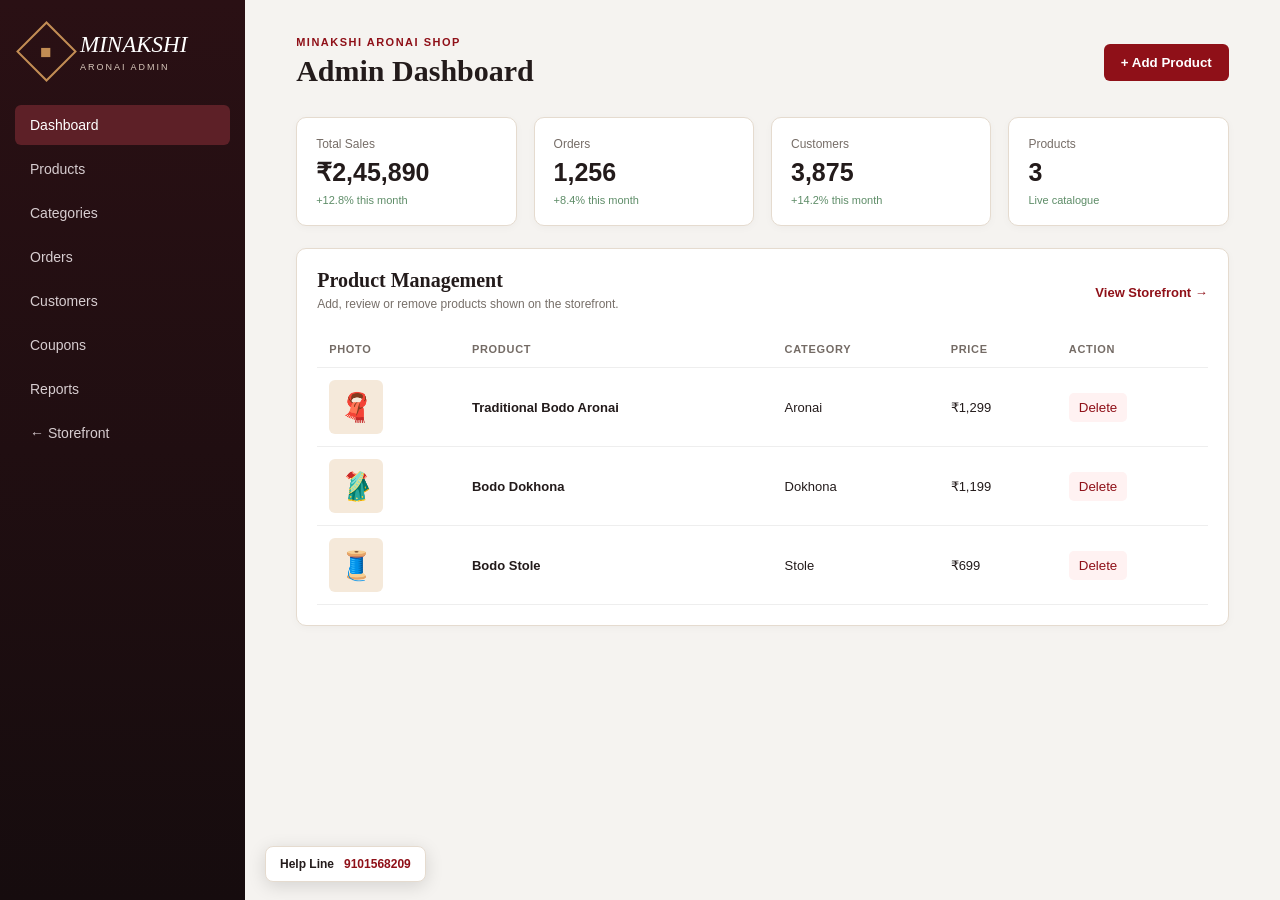
==== admin.html @ e71f644f "Add files via upload" ====
<!doctype html><html lang="en"><head><meta charset="utf-8"><meta name="viewport" content="width=device-width,initial-scale=1"><title>Minakshi Aronai Shop — Admin</title><link rel="stylesheet" href="admin.css"></head><body>
<aside><div class="admin-brand"><span class="aronai-mark">◆</span><h2>MINAKSHI<small>ARONAI ADMIN</small></h2></div><a class="active">Dashboard</a><a href="#products">Products</a><a href="#">Categories</a><a href="#">Orders</a><a href="#">Customers</a><a href="#">Coupons</a><a href="#">Reports</a><a href="index.html">← Storefront</a></aside>
<main><header><div><span class="eyebrow">MINAKSHI ARONAI SHOP</span><h1>Admin Dashboard</h1></div><button onclick="openForm()">+ Add Product</button></header><section class="stats"><div><small>Total Sales</small><b>₹2,45,890</b><span>+12.8% this month</span></div><div><small>Orders</small><b>1,256</b><span>+8.4% this month</span></div><div><small>Customers</small><b>3,875</b><span>+14.2% this month</span></div><div><small>Products</small><b id="pc">0</b><span>Live catalogue</span></div></section><section class="panel" id="products"><div class="panel-head"><div><h2>Product Management</h2><p>Add, review or remove products shown on the storefront.</p></div><a href="index.html">View Storefront →</a></div><table><thead><tr><th>Photo</th><th>Product</th><th>Category</th><th>Price</th><th>Action</th></tr></thead><tbody id="table"></tbody></table></section></main>
<div class="help"><b>Help Line</b><a href="tel:9101568209">9101568209</a></div>
<div class="modal" id="modal"><div class="box"><div class="modal-head"><h2>Add Product</h2><button onclick="closeForm()">×</button></div><input id="name" placeholder="Product name"><select id="category"><option>Aronai</option><option>Dokhona</option><option>Stole</option><option>Dress Material</option><option>Accessories</option><option>New Arrivals</option></select><input id="price" type="number" placeholder="Price"><input id="old" type="number" placeholder="Old price"><label>Product photo</label><input id="photo" type="file" accept="image/*" onchange="preview(event)"><img id="preview"><div><button onclick="saveProduct()">Save Product</button><button class="cancel" onclick="closeForm()">Cancel</button></div></div></div><script src="admin.js"></script></body></html>
---- admin.css ----
:root{--maroon:#8f1018;--dark:#250f13;--cream:#f7f0e5;--line:#e5dbcf;--ink:#231b1b}*{box-sizing:border-box}body{margin:0;font-family:Arial,sans-serif;background:#f5f3f0;color:var(--ink);display:flex}aside{width:245px;min-height:100vh;background:linear-gradient(180deg,#2a1014,#160c0e);color:#fff;padding:25px 15px;position:sticky;top:0}.admin-brand{display:flex;align-items:center;gap:12px;padding:5px 10px 28px}.admin-brand h2{font:italic 23px Georgia;margin:0;color:#fff}.admin-brand h2 small{display:block;font:9px Arial;letter-spacing:2px;color:#d9c9bd;margin-top:4px}.aronai-mark{width:43px;height:43px;border:2px solid #c28d54;display:grid;place-items:center;transform:rotate(45deg);color:#c28d54}.admin-brand .aronai-mark{font-size:17px}aside a{display:block;padding:12px 15px;color:#d7cdd0;text-decoration:none;border-radius:6px;margin:4px 0;font-size:14px}aside a:hover,aside a.active{background:#5d2027;color:#fff}main{flex:1;padding:32px 4%}header{display:flex;justify-content:space-between;align-items:center;margin-bottom:25px}.eyebrow{font-size:11px;color:var(--maroon);font-weight:800;letter-spacing:1.5px}h1{font:700 30px Georgia;margin:4px 0}header button,.box>div>button:first-child{background:var(--maroon);color:#fff;border:0;padding:11px 17px;border-radius:6px;cursor:pointer;font-weight:700}.stats{display:grid;grid-template-columns:repeat(4,1fr);gap:17px;margin-bottom:22px}.stats div{background:#fff;border:1px solid var(--line);border-radius:10px;padding:19px;box-shadow:0 2px 8px #00000008}.stats small,.stats b,.stats span{display:block}.stats small{color:#766d67;font-size:12px}.stats b{font-size:25px;margin:7px 0}.stats span{font-size:11px;color:#5d8c67}.panel{background:#fff;border:1px solid var(--line);border-radius:10px;padding:20px;box-shadow:0 2px 8px #00000008;overflow:auto}.panel-head{display:flex;justify-content:space-between;align-items:center;margin-bottom:15px}.panel-head h2{font:700 20px Georgia;margin:0}.panel-head p{margin:5px 0;color:#776f69;font-size:12px}.panel-head a{color:var(--maroon);font-weight:700;text-decoration:none;font-size:13px}table{width:100%;border-collapse:collapse;min-width:680px}th,td{padding:12px;text-align:left;border-bottom:1px solid #eee;font-size:13px}th{font-size:11px;text-transform:uppercase;letter-spacing:.7px;color:#746b65}.product-thumb{width:54px;height:54px;border-radius:6px;object-fit:cover;background:#f5e9da}.del{border:0;background:#fff2f2;color:var(--maroon);cursor:pointer;padding:7px 10px;border-radius:5px}.help{position:fixed;bottom:18px;left:265px;background:#fff;border:1px solid var(--line);padding:10px 14px;border-radius:8px;box-shadow:0 4px 18px #0002;font-size:12px;display:flex;gap:10px}.help a{color:var(--maroon);font-weight:800;text-decoration:none}.modal{display:none;position:fixed;inset:0;background:#0008;align-items:center;justify-content:center;z-index:20}.modal.show{display:flex}.box{width:min(440px,92vw);background:#fff;padding:24px;border-radius:11px;box-shadow:0 15px 50px #0005}.modal-head{display:flex;align-items:center;justify-content:space-between}.modal-head h2{font:700 21px Georgia;margin:0}.modal-head button{border:0;background:none;font-size:28px;cursor:pointer}.box input,.box select{display:block;width:100%;padding:11px;margin:10px 0;border:1px solid #ddd;border-radius:6px;background:#fff}.box label{font-size:12px;font-weight:700}.box img{display:block;width:100%;height:145px;object-fit:contain;background:#fafafa;margin:10px 0}.cancel{background:#777!important;margin-left:8px!important}
@media(max-width:900px){aside{width:74px;padding:18px 8px}.admin-brand h2{display:none}.admin-brand{justify-content:center;padding-bottom:20px}.admin-brand .aronai-mark{width:38px;height:38px}aside a{font-size:0;text-align:center;padding:13px 5px}main{padding:25px 3%}.stats{grid-template-columns:repeat(2,1fr)}.help{left:90px}}
@media(max-width:520px){header{align-items:flex-start;gap:10px}header button{padding:9px 11px}.stats{grid-template-columns:1fr}.panel-head{align-items:flex-start;gap:12px;flex-direction:column}.help{left:80px;right:12px;justify-content:space-between}}
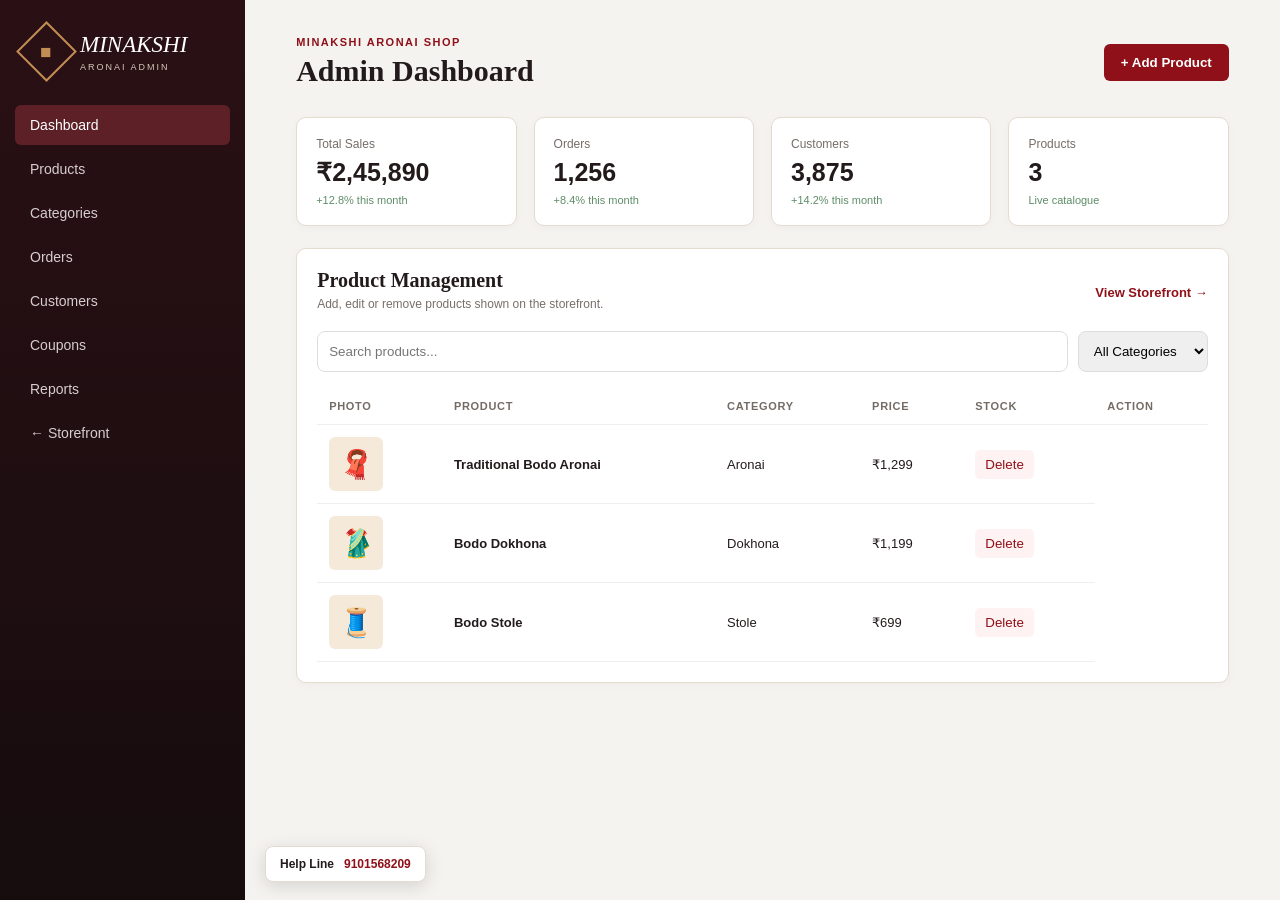
==== commit d29cfc84: "Improve product admin panel with edit, stock and product details" ====
--- a/admin.html
+++ b/admin.html
@@ -1,5 +1,74 @@
-<!doctype html><html lang="en"><head><meta charset="utf-8"><meta name="viewport" content="width=device-width,initial-scale=1"><title>Minakshi Aronai Shop — Admin</title><link rel="stylesheet" href="admin.css"></head><body>
-<aside><div class="admin-brand"><span class="aronai-mark">◆</span><h2>MINAKSHI<small>ARONAI ADMIN</small></h2></div><a class="active">Dashboard</a><a href="#products">Products</a><a href="#">Categories</a><a href="#">Orders</a><a href="#">Customers</a><a href="#">Coupons</a><a href="#">Reports</a><a href="index.html">← Storefront</a></aside>
-<main><header><div><span class="eyebrow">MINAKSHI ARONAI SHOP</span><h1>Admin Dashboard</h1></div><button onclick="openForm()">+ Add Product</button></header><section class="stats"><div><small>Total Sales</small><b>₹2,45,890</b><span>+12.8% this month</span></div><div><small>Orders</small><b>1,256</b><span>+8.4% this month</span></div><div><small>Customers</small><b>3,875</b><span>+14.2% this month</span></div><div><small>Products</small><b id="pc">0</b><span>Live catalogue</span></div></section><section class="panel" id="products"><div class="panel-head"><div><h2>Product Management</h2><p>Add, review or remove products shown on the storefront.</p></div><a href="index.html">View Storefront →</a></div><table><thead><tr><th>Photo</th><th>Product</th><th>Category</th><th>Price</th><th>Action</th></tr></thead><tbody id="table"></tbody></table></section></main>
+<!doctype html>
+<html lang="en">
+<head>
+<meta charset="utf-8">
+<meta name="viewport" content="width=device-width,initial-scale=1">
+<title>Minakshi Aronai Shop — Admin</title>
+<link rel="stylesheet" href="admin.css">
+</head>
+<body>
+<aside>
+  <div class="admin-brand"><span class="aronai-mark">◆</span><h2>MINAKSHI<small>ARONAI ADMIN</small></h2></div>
+  <a class="active" href="#">Dashboard</a>
+  <a href="#products">Products</a>
+  <a href="#products">Categories</a>
+  <a href="#products">Orders</a>
+  <a href="#products">Customers</a>
+  <a href="#products">Coupons</a>
+  <a href="#products">Reports</a>
+  <a href="index.html">← Storefront</a>
+</aside>
+
+<main>
+  <header>
+    <div><span class="eyebrow">MINAKSHI ARONAI SHOP</span><h1>Admin Dashboard</h1></div>
+    <button onclick="openForm()">+ Add Product</button>
+  </header>
+
+  <section class="stats">
+    <div><small>Total Sales</small><b>₹2,45,890</b><span>+12.8% this month</span></div>
+    <div><small>Orders</small><b>1,256</b><span>+8.4% this month</span></div>
+    <div><small>Customers</small><b>3,875</b><span>+14.2% this month</span></div>
+    <div><small>Products</small><b id="pc">0</b><span>Live catalogue</span></div>
+  </section>
+
+  <section class="panel" id="products">
+    <div class="panel-head">
+      <div><h2>Product Management</h2><p>Add, edit or remove products shown on the storefront.</p></div>
+      <a href="index.html">View Storefront →</a>
+    </div>
+    <div style="display:flex;gap:10px;margin:0 0 16px;flex-wrap:wrap">
+      <input id="adminSearch" placeholder="Search products..." oninput="render()" style="flex:1;min-width:220px;padding:11px;border:1px solid #ddd;border-radius:8px">
+      <select id="adminCategory" onchange="render()" style="padding:11px;border:1px solid #ddd;border-radius:8px">
+        <option value="">All Categories</option><option>Aronai</option><option>Dokhona</option><option>Stole</option><option>Dress Material</option><option>Accessories</option><option>New Arrivals</option>
+      </select>
+    </div>
+    <div style="overflow:auto">
+      <table>
+        <thead><tr><th>Photo</th><th>Product</th><th>Category</th><th>Price</th><th>Stock</th><th>Action</th></tr></thead>
+        <tbody id="table"></tbody>
+      </table>
+    </div>
+  </section>
+</main>
+
 <div class="help"><b>Help Line</b><a href="tel:9101568209">9101568209</a></div>
-<div class="modal" id="modal"><div class="box"><div class="modal-head"><h2>Add Product</h2><button onclick="closeForm()">×</button></div><input id="name" placeholder="Product name"><select id="category"><option>Aronai</option><option>Dokhona</option><option>Stole</option><option>Dress Material</option><option>Accessories</option><option>New Arrivals</option></select><input id="price" type="number" placeholder="Price"><input id="old" type="number" placeholder="Old price"><label>Product photo</label><input id="photo" type="file" accept="image/*" onchange="preview(event)"><img id="preview"><div><button onclick="saveProduct()">Save Product</button><button class="cancel" onclick="closeForm()">Cancel</button></div></div></div><script src="admin.js"></script></body></html>
+
+<div class="modal" id="modal">
+  <div class="box">
+    <div class="modal-head"><h2 id="modalTitle">Add Product</h2><button onclick="closeForm()">×</button></div>
+    <input id="name" placeholder="Product name">
+    <select id="category"><option>Aronai</option><option>Dokhona</option><option>Stole</option><option>Dress Material</option><option>Accessories</option><option>New Arrivals</option></select>
+    <input id="price" type="number" min="0" placeholder="Price">
+    <input id="old" type="number" min="0" placeholder="Old price">
+    <input id="stock" type="number" min="0" placeholder="Stock quantity">
+    <textarea id="description" rows="3" placeholder="Short product description"></textarea>
+    <label>Product photo</label>
+    <input id="photo" type="file" accept="image/*" onchange="preview(event)">
+    <img id="preview" alt="Product preview">
+    <div><button onclick="saveProduct()">Save Product</button><button class="cancel" onclick="closeForm()">Cancel</button></div>
+  </div>
+</div>
+<script src="admin.js"></script>
+</body>
+</html>
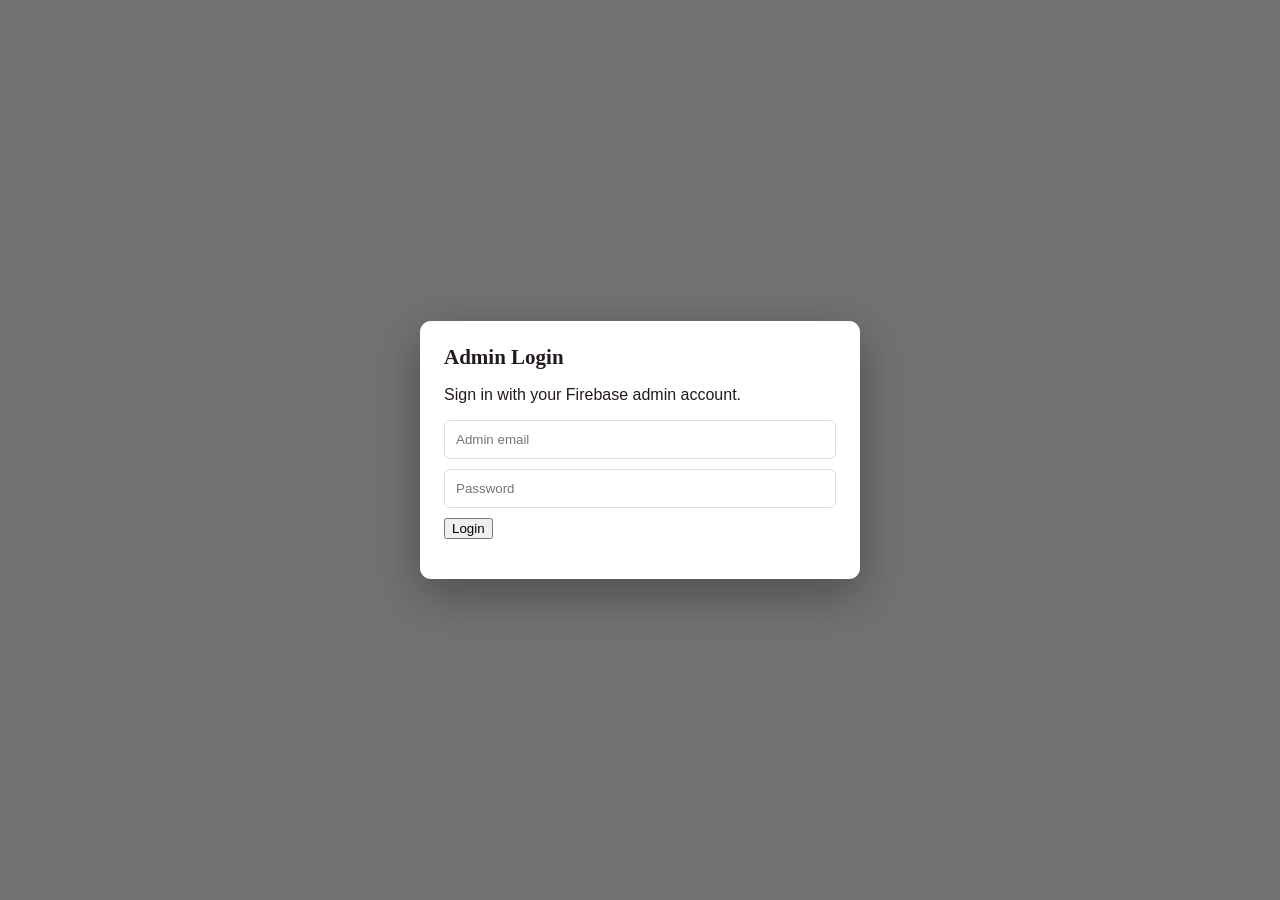
==== commit 9b1af9fd: "Add mobile Firebase admin product manager" ====
--- a/admin.html
+++ b/admin.html
@@ -1,74 +1,6 @@
-<!doctype html>
-<html lang="en">
-<head>
-<meta charset="utf-8">
-<meta name="viewport" content="width=device-width,initial-scale=1">
-<title>Minakshi Aronai Shop — Admin</title>
-<link rel="stylesheet" href="admin.css">
-</head>
-<body>
-<aside>
-  <div class="admin-brand"><span class="aronai-mark">◆</span><h2>MINAKSHI<small>ARONAI ADMIN</small></h2></div>
-  <a class="active" href="#">Dashboard</a>
-  <a href="#products">Products</a>
-  <a href="#products">Categories</a>
-  <a href="#products">Orders</a>
-  <a href="#products">Customers</a>
-  <a href="#products">Coupons</a>
-  <a href="#products">Reports</a>
-  <a href="index.html">← Storefront</a>
-</aside>
-
-<main>
-  <header>
-    <div><span class="eyebrow">MINAKSHI ARONAI SHOP</span><h1>Admin Dashboard</h1></div>
-    <button onclick="openForm()">+ Add Product</button>
-  </header>
-
-  <section class="stats">
-    <div><small>Total Sales</small><b>₹2,45,890</b><span>+12.8% this month</span></div>
-    <div><small>Orders</small><b>1,256</b><span>+8.4% this month</span></div>
-    <div><small>Customers</small><b>3,875</b><span>+14.2% this month</span></div>
-    <div><small>Products</small><b id="pc">0</b><span>Live catalogue</span></div>
-  </section>
-
-  <section class="panel" id="products">
-    <div class="panel-head">
-      <div><h2>Product Management</h2><p>Add, edit or remove products shown on the storefront.</p></div>
-      <a href="index.html">View Storefront →</a>
-    </div>
-    <div style="display:flex;gap:10px;margin:0 0 16px;flex-wrap:wrap">
-      <input id="adminSearch" placeholder="Search products..." oninput="render()" style="flex:1;min-width:220px;padding:11px;border:1px solid #ddd;border-radius:8px">
-      <select id="adminCategory" onchange="render()" style="padding:11px;border:1px solid #ddd;border-radius:8px">
-        <option value="">All Categories</option><option>Aronai</option><option>Dokhona</option><option>Stole</option><option>Dress Material</option><option>Accessories</option><option>New Arrivals</option>
-      </select>
-    </div>
-    <div style="overflow:auto">
-      <table>
-        <thead><tr><th>Photo</th><th>Product</th><th>Category</th><th>Price</th><th>Stock</th><th>Action</th></tr></thead>
-        <tbody id="table"></tbody>
-      </table>
-    </div>
-  </section>
-</main>
-
-<div class="help"><b>Help Line</b><a href="tel:9101568209">9101568209</a></div>
-
-<div class="modal" id="modal">
-  <div class="box">
-    <div class="modal-head"><h2 id="modalTitle">Add Product</h2><button onclick="closeForm()">×</button></div>
-    <input id="name" placeholder="Product name">
-    <select id="category"><option>Aronai</option><option>Dokhona</option><option>Stole</option><option>Dress Material</option><option>Accessories</option><option>New Arrivals</option></select>
-    <input id="price" type="number" min="0" placeholder="Price">
-    <input id="old" type="number" min="0" placeholder="Old price">
-    <input id="stock" type="number" min="0" placeholder="Stock quantity">
-    <textarea id="description" rows="3" placeholder="Short product description"></textarea>
-    <label>Product photo</label>
-    <input id="photo" type="file" accept="image/*" onchange="preview(event)">
-    <img id="preview" alt="Product preview">
-    <div><button onclick="saveProduct()">Save Product</button><button class="cancel" onclick="closeForm()">Cancel</button></div>
-  </div>
-</div>
-<script src="admin.js"></script>
-</body>
-</html>
+<!doctype html><html lang="en"><head><meta charset="utf-8"><meta name="viewport" content="width=device-width,initial-scale=1"><meta name="theme-color" content="#8f1018"><title>Minakshi Aronai Shop — Admin</title><link rel="stylesheet" href="admin.css"></head><body>
+<div id="login" class="modal show"><div class="box login-box"><div class="modal-head"><h2>Admin Login</h2></div><p>Sign in with your Firebase admin account.</p><input id="email" type="email" placeholder="Admin email" autocomplete="username"><input id="password" type="password" placeholder="Password" autocomplete="current-password"><button onclick="login()">Login</button><p id="loginError" class="error"></p></div></div>
+<div id="dashboard" style="display:none"><aside><div class="admin-brand"><span class="aronai-mark">◆</span><h2>MINAKSHI<small>ARONAI ADMIN</small></h2></div><a class="active" href="#top">Dashboard</a><a href="#products">Products</a><a href="#orders">Orders</a><a href="index.html">← Storefront</a><a href="#" onclick="logout()">Logout</a></aside><main id="top"><header><div><span class="eyebrow">MINAKSHI ARONAI SHOP</span><h1>Admin Dashboard</h1></div><button onclick="openForm()">+ Add Product</button></header><section class="stats"><div><small>Products</small><b id="pc">0</b><span>Live catalogue</span></div><div><small>Orders</small><b id="oc">0</b><span>Saved in Firebase</span></div><div><small>Store</small><b>Online</b><span>Firebase powered</span></div></section>
+<section class="panel" id="products"><div class="panel-head"><div><h2>Product Management</h2><p>Add, edit, price, discount and offer products from your phone.</p></div><a href="index.html">View Storefront →</a></div><div class="mobile-tip">Tip: On mobile, tap <b>Edit</b> to change any product without a computer.</div><table><thead><tr><th>Photo</th><th>Product</th><th>Category</th><th>Price</th><th>Discount</th><th>Action</th></tr></thead><tbody id="table"></tbody></table></section>
+<section class="panel" id="orders"><div class="panel-head"><div><h2>Recent Orders</h2><p>Customer and payment status.</p></div></div><table><thead><tr><th>Order</th><th>Customer</th><th>Total</th><th>Payment</th><th>Status</th></tr></thead><tbody id="ordersTable"></tbody></table></section></main></div>
+<div class="modal" id="modal"><div class="box product-box"><div class="modal-head"><h2 id="formTitle">Add Product</h2><button onclick="closeForm()">×</button></div><input id="name" placeholder="Product name"><select id="category"><option>Aronai</option><option>Dokhona</option><option>Stole</option><option>Dress Material</option><option>Accessories</option><option>New Arrivals</option></select><div class="two"><input id="price" type="number" min="0" step="1" placeholder="Selling price ₹"><input id="old" type="number" min="0" step="1" placeholder="Old/MRP price ₹"></div><div class="two"><input id="discount" type="number" min="0" max="99" step="1" placeholder="Discount % (optional)"><input id="offer" placeholder="Offer e.g. 10% OFF / Free shipping"></div><label>Product photo</label><input id="photo" type="file" accept="image/*" onchange="preview(event)"><img id="preview" alt="Preview"><div><button onclick="saveProduct()">Save Product</button><button class="cancel" onclick="closeForm()">Cancel</button></div><p id="formError" class="error"></p></div></div><script type="module" src="admin.js"></script></body></html>
